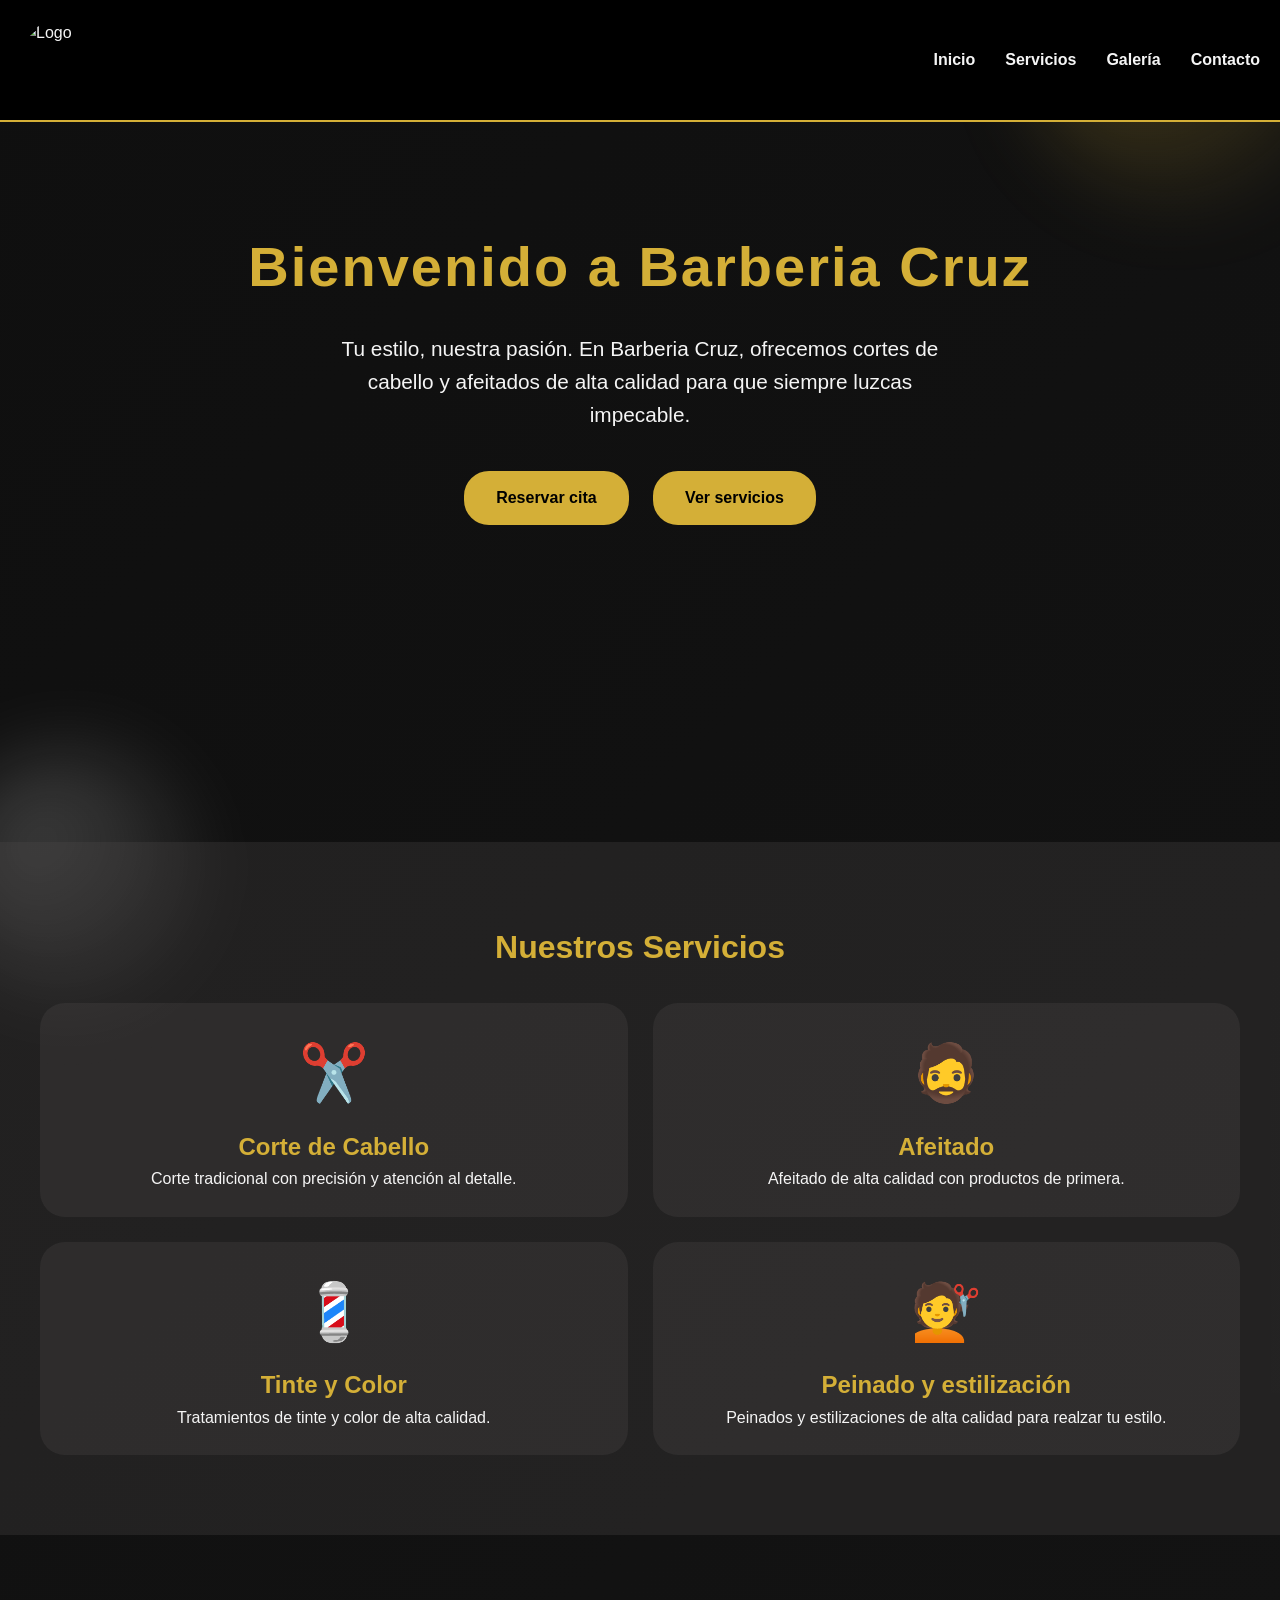
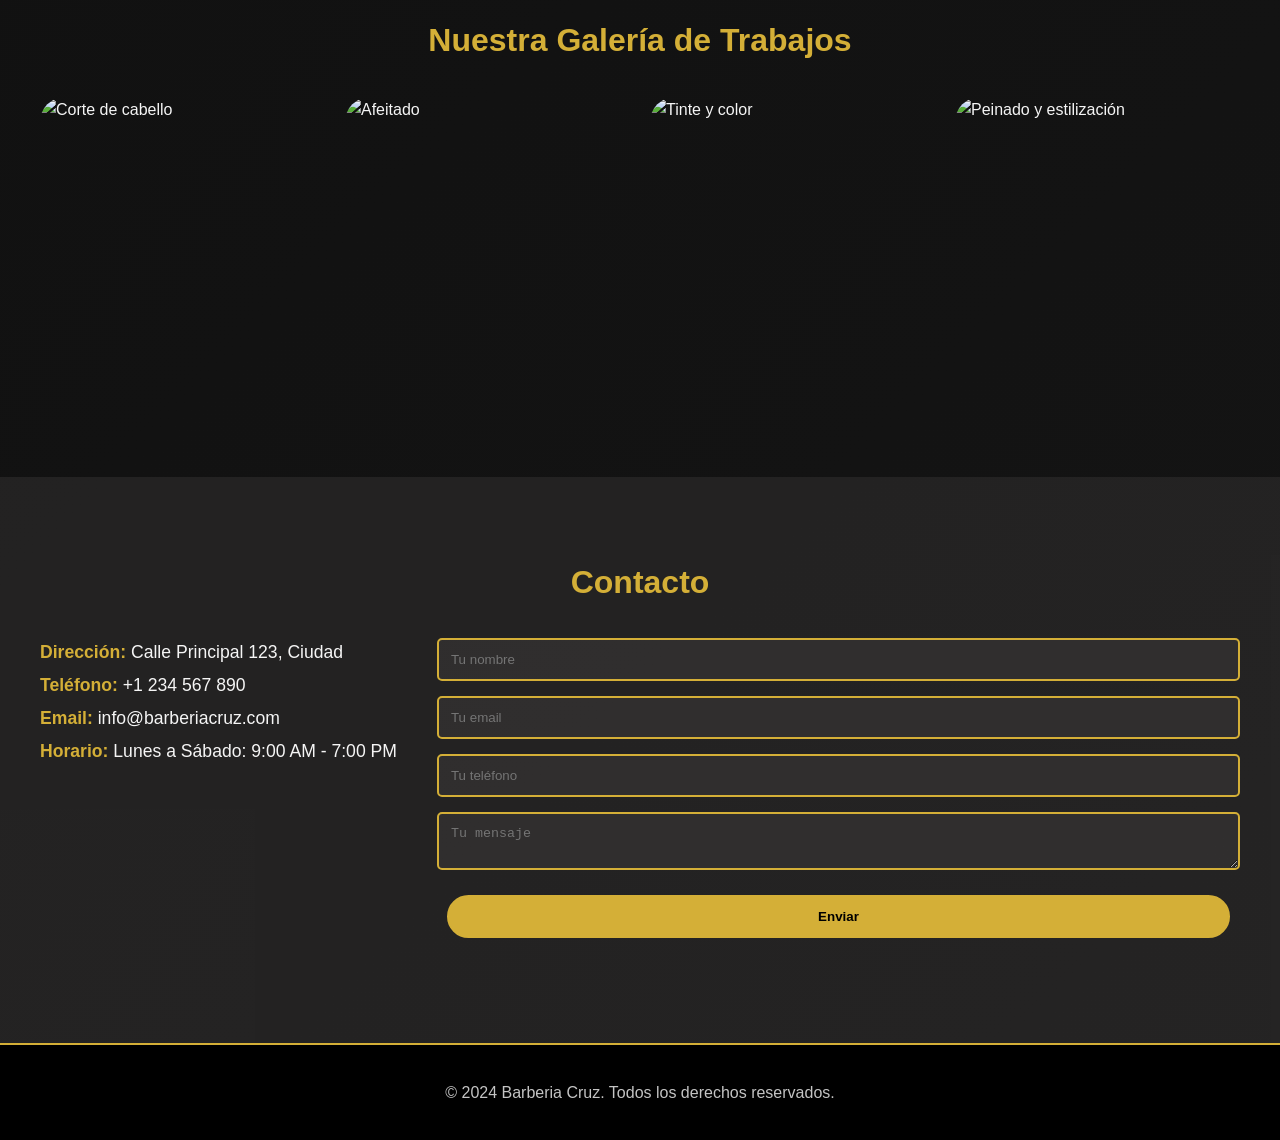
==== index.html @ 4558a8ed "Add files via upload" ====
<!DOCTYPE html>
<html lang="es">

<head>
    <meta charset="UTF-8">
    <meta name="viewport" content="width=device-width, initial-scale=1.0">
    <link rel="stylesheet" href="style.css">
    <title>Barberia Cruz</title>
</head>

<body>
    <header>
        <img src="https://png.pngtree.com/png-clipart/20220616/original/pngtree-barbershop-logo-png-image_8090194.png"
            alt="Logo" class="logo">
        
        <button class="hamburguesa" id="menu-hamburguesa">
            <span></span>
            <span></span>
            <span></span>
        </button>
        
        <nav id="nav-menu">
            <ul>
                <li><a href="#inicio">Inicio</a></li>
                <li><a href="#servicios">Servicios</a></li>
                <li><a href="#galeria">Galería</a></li>
                <li><a href="#contacto">Contacto</a></li>
            </ul>
        </nav>
    </header>
    <section id="inicio">
        <div class="hero">
            <h1>Bienvenido a Barberia Cruz</h1>
            <p>Tu estilo, nuestra pasión. En Barberia Cruz, ofrecemos cortes de cabello y afeitados de alta calidad para
                que siempre luzcas impecable.</p>
            <a href="#modal-reserva" class="btn">Reservar cita</a>
            <a href="#servicios" class="btn">Ver servicios</a>
        </div>
    </section>
    <section id="servicios">
        <h2>Nuestros Servicios</h2>
        <div class="servicios-box">
            <div class="servicio-card">
                <div class="servicio-icon">✂️</div>
                <h3>Corte de Cabello</h3>
                <p>Corte tradicional con precisión y atención al detalle.</p>
            </div>
            <div class="servicio-card">
                <div class="servicio-icon">🧔</div>
                <h3>Afeitado</h3>
                <p>Afeitado de alta calidad con productos de primera.</p>
            </div>
            <div class="servicio-card">
                <div class="servicio-icon">💈</div>
                <h3>Tinte y Color</h3>
                <p>Tratamientos de tinte y color de alta calidad.</p>
            </div>
            <div class="servicio-card">
                <div class="servicio-icon">💇</div>
                <h3>Peinado y estilización</h3>
                <p>Peinados y estilizaciones de alta calidad para realzar tu estilo.</p>
            </div>
        </div>
    </section>
    <section id="galeria">
        <h2>Nuestra Galería de Trabajos</h2>
        <div class="galeria-box">
            <div class="galeria-item">
                <img src="https://images.unsplash.com/photo-1672642150228-3fcd5826ec26?w=500&auto=format&fit=crop&q=60&ixlib=rb-4.1.0&ixid=M3wxMjA3fDB8MHxzZWFyY2h8MTB8fGZvdG9zJTIwZGUlMjBiYXJiZXJpYXxlbnwwfHwwfHx8MA%3D%3D"
                    alt="Corte de cabello">
            </div>
            <div class="galeria-item">
                <img src="https://plus.unsplash.com/premium_photo-1661270415179-f7bcff006edb?w=500&auto=format&fit=crop&q=60&ixlib=rb-4.1.0&ixid=M3wxMjA3fDB8MHxzZWFyY2h8NXx8Zm90b3MlMjBkZSUyMGJhcmJlcmlhJTIwYWZlaXRhZG98ZW58MHx8MHx8fDA%3D"
                    alt="Afeitado">
            </div>
            <div class="galeria-item">
                <img src="https://images.unsplash.com/photo-1571454870742-43c314f3a81a?w=500&auto=format&fit=crop&q=60&ixlib=rb-4.1.0&ixid=M3wxMjA3fDB8MHxzZWFyY2h8MTB8fGZvdG9zJTIwZGUlMjBiYXJiZXJpYSUyMHRlJUMzJUIxaWRvfGVufDB8fDB8fHww"
                    alt="Tinte y color">
            </div>
            <div class="galeria-item">
                <img src="https://plus.unsplash.com/premium_photo-1661288502656-7265af3e6b23?w=500&auto=format&fit=crop&q=60&ixlib=rb-4.1.0&ixid=M3wxMjA3fDB8MHxzZWFyY2h8MTN8fGZvdG9zJTIwZGUlMjBiYXJiZXJpYSUyMHBlaW5hZG98ZW58MHx8MHx8fDA%3D"
                    alt="Peinado y estilización">
            </div>
        </div>
    </section>
    <section id="contacto">
        <h2>Contacto</h2>
        <div class="contacto-content">
            <div class="contacto-info">
                <p><strong>Dirección:</strong> Calle Principal 123, Ciudad</p>
                <p><strong>Teléfono:</strong> +1 234 567 890</p>
                <p><strong>Email:</strong> info@barberiacruz.com</p>
                <p><strong>Horario:</strong> Lunes a Sábado: 9:00 AM - 7:00 PM</p>
            </div>
            <form id="formulario-contacto">
                <input type="text" id="nombre" name="nombre" placeholder="Tu nombre" required>
                <input type="email" id="email" name="email" placeholder="Tu email" required>
                <input type="tel" id="telefono" name="telefono" placeholder="Tu teléfono" required>
                <textarea id="mensaje" name="mensaje" placeholder="Tu mensaje" required></textarea>
                <button class="btn" type="submit">Enviar</button>
                <div class="form-message" id="mensaje-respuesta"></div>
            </form>
        </div>
    </section>
    <!-- MODAL RESERVAR CITA -->
    <div id="modal-reserva" class="modal">
        <div class="modal-content">
            <span class="close">&times;</span>
            <h2>Reservar Cita</h2>
            <form id="formulario-reserva">
                <label for="nombre-reserva">Nombre *</label>
                <input type="text" id="nombre-reserva" name="nombre-reserva" placeholder="Tu nombre" required>
                <label for="telefono-reserva">Teléfono *</label>
                <input type="tel" id="telefono-reserva" name="telefono-reserva" placeholder="Tu teléfono" required>
                <label for="fecha-reserva">Fecha *</label>
                <input type="date" id="fecha-reserva" name="fecha" required>
                <label for="hora-reserva">Hora *</label>
                <select id="hora-reserva" name="hora" required>
                    <option value="">Selecciona una hora</option>
                    <option value="09:00">09:00 AM</option>
                    <option value="09:30">09:30 AM</option>
                    <option value="10:00">10:00 AM</option>
                    <option value="10:30">10:30 AM</option>
                    <option value="11:00">11:00 AM</option>
                    <option value="11:30">11:30 AM</option>
                    <option value="12:00">12:00 PM</option>
                    <option value="12:30">12:30 PM</option>
                    <option value="14:00">2:00 PM</option>
                    <option value="14:30">2:30 PM</option>
                    <option value="15:00">3:00 PM</option>
                    <option value="15:30">3:30 PM</option>
                    <option value="16:00">4:00 PM</option>
                    <option value="16:30">4:30 PM</option>
                    <option value="17:00">5:00 PM</option>
                    <option value="17:30">5:30 PM</option>
                    <option value="18:00">6:00 PM</option>
                    <option value="18:30">6:30 PM</option>
                </select>
                <label for="barbero">Barbero *</label>
                <select id="barbero" name="barbero" required>
                    <option value="">Selecciona un barbero</option>
                    <option value="juan">Juan</option>
                    <option value="carlos">Carlos</option>
                    <option value="miguel">Miguel</option>
                </select>
                <button class="btn" type="submit">Confirmar Reserva</button>
                <div class="form-message" id="mensaje-respuesta"></div>
            </form>
        </div>
    </div>
    <footer>
        <p>&copy; 2024 Barberia Cruz. Todos los derechos reservados.</p>
    </footer>
    <script src="script.js"></script>
</body>

</html>
---- style.css ----
* {
    margin: 0;
    padding: 0;
    box-sizing: border-box;
}

:root {
    --primary: #d4af37;
    --dark: #000000;
    --light: #f5f5f5;
}

html {
    scroll-behavior: smooth;
}

header {
    background-color: var(--dark);
    padding: 20px;
    position: sticky;
    top: 0;
    border-bottom: 2px solid var(--primary);
    z-index: 1000;
    display: flex;
    justify-content: space-between;
    align-items: center;
    width: 100%;
}

nav ul {
    display: flex;
    list-style: none;
    gap: 30px;
    margin: 0;
}

nav a {
    color: var(--light);
    text-decoration: none;
    font-weight: 600;
    transition: all 0.3s;
}

nav a:hover {
    color: var(--primary);
    text-shadow: 0 0 10px var(--primary);
}

li {
    list-style: none;
}

.logo {
    width: 80px;
    height: 80px;
    border-radius: 50%;
    object-fit: cover;
}

/* MENÚ HAMBURGUESA */
.hamburguesa {
    display: none;
    flex-direction: column;
    background: none;
    border: none;
    cursor: pointer;
    gap: 5px;
}

.hamburguesa span {
    width: 25px;
    height: 3px;
    background-color: var(--primary);
    border-radius: 3px;
    transition: all 0.3s;
}

.hamburguesa.activo span:nth-child(1) {
    transform: rotate(45deg) translate(8px, 8px);
}

.hamburguesa.activo span:nth-child(2) {
    opacity: 0;
}

.hamburguesa.activo span:nth-child(3) {
    transform: rotate(-45deg) translate(7px, -7px);
}

body {
    font-family: 'Segoe UI', Tahoma, Geneva, Verdana, sans-serif;
    color: var(--light);
    line-height: 1.6;
}

.hero {
    padding: 100px 20px;
    text-align: center;
    min-height: 80vh;
}

.hero h1 {
    font-size: 3.5rem;
    margin-bottom: 20px;
    color: var(--primary);
    letter-spacing: 2px;
}

.hero p {
    font-size: 1.3rem;
    margin-bottom: 30px;
    color: var(--light);
    max-width: 600px;
    margin-left: auto;
    margin-right: auto;
}

section {
    position: relative;
    z-index: 1;
}

.btn {
    display: inline-block;
    padding: 12px 30px;
    background-color: var(--primary);
    color: var(--dark);
    text-decoration: none;
    border: 2px solid var(--primary);
    border-radius: 25px;
    margin: 10px;
    font-weight: 700;
    cursor: pointer;
    transition: all 0.3s ease;
}

.btn:hover {
    background-color: var(--dark);
    color: var(--primary);
    transform: translateY(-3px);
    box-shadow: 0 8px 20px rgba(212, 175, 55, 0.3);
}

#servicios {
    padding: 80px 0 80px 0;
    background-color: rgba(80, 78, 78, 0.275);
}

#servicios h2 {
    font-size: 2rem;
    color: var(--primary);
    text-align: center;
    margin-bottom: 30px;
}

.servicios-box {
    display: flex;
    flex-wrap: wrap;
    gap: 25px;
    max-width: 1200px;
    margin: 0 auto;
    justify-content: center;
}

.servicio-card {
    flex: 1 1 calc(50% - 13px);
    background-color: rgba(80, 78, 78, 0.274);
    padding: 25px;
    border-radius: 25px;
    transition: all 0.3s ease;
    min-width: 250px;
    text-align: center;
}

.servicio-card:hover {
    border-color: var(--primary);
    transform: translateY(-3px);
    border: 2px solid var(--primary);
    background-color: var(--dark);
}

.servicio-icon {
    font-size: 3.5rem;
    margin-bottom: 10px;
}

.servicio-card h3 {
    color: var(--primary);
    font-size: 1.5rem;
}

.servicio-card p {
    color: var(--light);
    font-size: 1rem;
}

#galeria {
    padding: 80px 0;
}

#galeria h2 {
    font-size: 2rem;
    color: var(--primary);
    text-align: center;
    margin-bottom: 30px;
}

.galeria-box {
    display: flex;
    flex-wrap: wrap;
    gap: 20px;
    justify-content: center;
    max-width: 1200px;
    margin: 0 auto;
}

.galeria-item {
    flex: 1 1 calc(25% - 15px);
    min-width: 250px;
    height: 300px;
    overflow: hidden;
    border-radius: 25px;
    transition: all 0.3s ease;
    cursor: pointer;
}

.galeria-item img {
    width: 100%;
    height: 100%;
    object-fit: cover;
    transition: all 0.3s ease;
}

.galeria-item img:hover {
    transform: scale(1.1);
}

.galeria-item:hover {
    box-shadow: 0 0 20px var(--primary);
    transform: scale(1.05);
}

#contacto {
    padding: 80px 0;
    background-color: rgba(80, 78, 78, 0.275);
}

#contacto h2 {
    font-size: 2rem;
    color: var(--primary);
    text-align: center;
    margin-bottom: 30px;
}

.contacto-content {
    display: flex;
    gap: 40px;
    max-width: 1200px;
    margin: 0 auto;
}

.contacto-info p {
    color: var(--light);
    font-size: 1.1rem;
    margin-bottom: 5px;
}

.contacto-info strong {
    color: var(--primary);
}

#formulario-contacto {
    display: flex;
    flex-direction: column;
    gap: 15px;
    flex: 1;
}

#formulario-contacto input,
#formulario-contacto textarea {
    padding: 12px;
    border: 2px solid var(--primary);
    border-radius: 5px;
    background-color: rgba(80, 78, 78, 0.275);
    color: var(--light);
}

#formulario-contacto input:focus,
#formulario-contacto textarea:focus {
    background-color: rgba(212, 175, 55, 0.3);
}

footer {
    background-color: var(--dark);
    padding: 30px 20px;
    text-align: center;
    border-top: 2px solid var(--primary);
}

footer p {
    color: var(--light);
    margin: 5px;
    opacity: 0.8;
}

.modal {
    display: none;
    position: fixed;
    top: 0;
    left: 0;
    width: 100%;
    height: 100%;
    background-color: rgba(0, 0, 0, 0.7);
    z-index: 2000;
}

.modal-content {
    background-color: var(--dark);
    margin: 5% auto;
    padding: 30px;
    border: 2px solid var(--primary);
    border-radius: 5px;
    width: 90%;
    max-width: 500px;
    max-height: 90vh;
    overflow-y: auto;
    box-shadow: 0 10px 30px rgba(212, 175, 55, 0.3);
}

.close {
    color: var(--primary);
    float: right;
    font-size: 28px;
    font-weight: bold;
    cursor: pointer;
    transition: all 0.3s ease;
}

.close:hover {
    color: var(--light);
    text-shadow: 0 0 10px var(--primary);
}

#formulario-reserva {
    display: flex;
    flex-direction: column;
    gap: 15px;
}

#formulario-reserva input,
#formulario-reserva select {
    padding: 10px;
    border: 2px solid var(--primary);
    border-radius: 5px;
    background-color: rgba(80, 78, 78, 0.275);
    color: var(--light);
}

#formulario-reserva input:focus,
#formulario-reserva select:focus {
    background-color: var(--primary);
    outline: none;
}

#formulario-reserva label {
    font-weight: bold;
    color: var(--primary);
}

body {
    background: linear-gradient(-45deg, #000000, #1a1a1a, #0f0f0f);
    background-size: 400% 400%;
    animation: gradient 15s ease infinite;
    min-height: 100vh;
    position: relative;
    overflow-x: hidden;
}

@keyframes gradient {
    0% {
        background-position: 0% 50%;
    }

    50% {
        background-position: 100% 50%;
    }

    100% {
        background-position: 0% 50%;
    }
}

body::before {
    content: '';
    position: fixed;
    width: 300px;
    height: 300px;
    background: radial-gradient(circle at 30% 30%, rgba(212, 175, 55, 0.3), transparent);
    border-radius: 50%;
    top: -100px;
    right: -50px;
    animation: float 8s ease-in-out infinite;
    z-index: -1;
    filter: blur(40px);
}

body::after {
    content: '';
    position: fixed;
    width: 250px;
    height: 250px;
    background: radial-gradient(circle at 30% 30%, rgba(255, 255, 255, 0.2), transparent);
    border-radius: 50%;
    bottom: -100px;
    left: -50px;
    animation: float 10s ease-in-out infinite reverse;
    z-index: -1;
    filter: blur(40px);
}

@keyframes float {
    0%,
    100% {
        transform: translateY(0px) translateX(0px);
    }

    33% {
        transform: translateY(-50px) translateX(30px);
    }

    66% {
        transform: translateY(30px) translateX(-30px);
    }
}

/* RESPONSIVE */
@media (max-width: 768px) {
    header {
        flex-wrap: wrap;
        gap: 15px;
    }

    .hamburguesa {
        display: flex;
        order: 2;
    }

    #nav-menu {
        order: 3;
        width: 100%;
        max-height: 0;
        overflow: hidden;
        transition: max-height 0.3s ease;
    }

    #nav-menu.activo {
        max-height: 300px;
        background-color: rgba(0, 0, 0, 0.95);
        padding: 20px;
        border-radius: 5px;
    }

    nav ul {
        flex-direction: column;
        gap: 15px;
    }

    nav a {
        display: block;
        padding: 10px 0;
    }

    .logo {
        order: 1;
        width: 60px;
        height: 60px;
    }

    .hero h1 {
        font-size: 2rem;
    }

    .hero p {
        font-size: 1rem;
    }

    .servicios-box {
        flex-direction: column;
    }

    .servicio-card {
        flex: 1 1 100%;
    }

    .galeria-box {
        flex-direction: column;
    }

    .galeria-item {
        flex: 1 1 100%;
        min-width: 100%;
    }

    .contacto-content {
        flex-direction: column;
    }
}
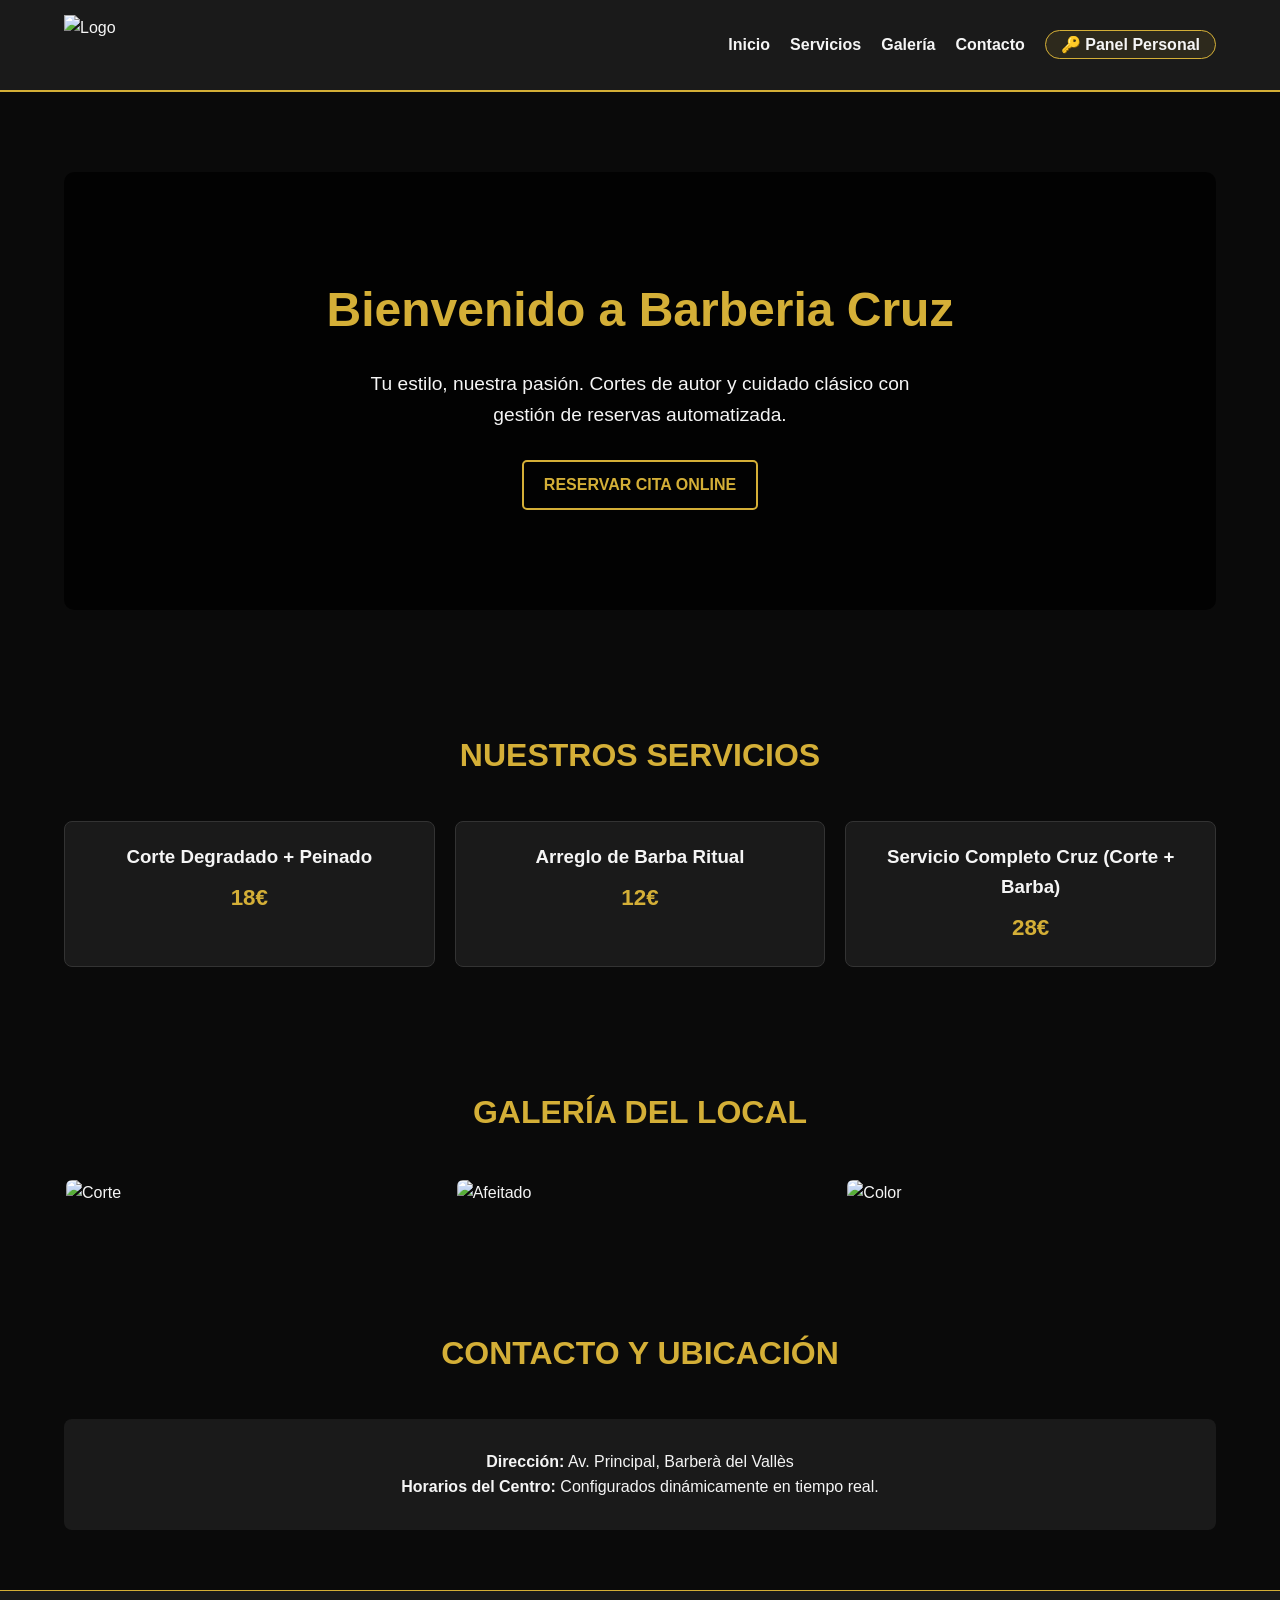
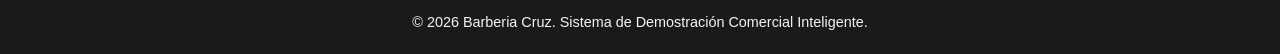
==== commit eeaa020b: "Add files via upload" ====
--- a/index.html
+++ b/index.html
@@ -5,7 +5,7 @@
     <meta charset="UTF-8">
     <meta name="viewport" content="width=device-width, initial-scale=1.0">
     <link rel="stylesheet" href="style.css">
-    <title>Barberia Cruz</title>
+    <title>Barberia Cruz - Gestión Premium</title>
 </head>
 
 <body>
@@ -25,133 +25,236 @@
                 <li><a href="#servicios">Servicios</a></li>
                 <li><a href="#galeria">Galería</a></li>
                 <li><a href="#contacto">Contacto</a></li>
+                <li><a href="#" id="btn-abrir-login" class="nav-admin-link">🔑 Panel Personal</a></li>
             </ul>
         </nav>
     </header>
-    <section id="inicio">
-        <div class="hero">
-            <h1>Bienvenido a Barberia Cruz</h1>
-            <p>Tu estilo, nuestra pasión. En Barberia Cruz, ofrecemos cortes de cabello y afeitados de alta calidad para
-                que siempre luzcas impecable.</p>
-            <a href="#modal-reserva" class="btn">Reservar cita</a>
-            <a href="#servicios" class="btn">Ver servicios</a>
+
+    <!-- VISTA PÚBLICA DE LA WEB -->
+    <div id="vista-web">
+        <section id="inicio">
+            <div class="hero">
+                <h1>Bienvenido a Barberia Cruz</h1>
+                <p>Tu estilo, nuestra pasión. Cortes de autor y cuidado clásico con gestión de reservas automatizada.</p>
+                <a href="#modal-reserva" class="btn" id="btn-abrir-reserva">Reservar cita online</a>
+            </div>
+        </section>
+        
+        <section id="servicios">
+            <h2>Nuestros Servicios</h2>
+            <div class="servicios-box" id="contenedor-servicios-web"></div>
+        </section>
+        
+        <section id="galeria">
+            <h2>Galería del Local</h2>
+            <div class="galeria-box">
+                <div class="galeria-item"><img src="https://images.unsplash.com/photo-1672642150228-3fcd5826ec26?w=500" alt="Corte"></div>
+                <div class="galeria-item"><img src="https://plus.unsplash.com/premium_photo-1661270415179-f7bcff006edb?w=500" alt="Afeitado"></div>
+                <div class="galeria-item"><img src="https://images.unsplash.com/photo-1571454870742-43c314f3a81a?w=500" alt="Color"></div>
+            </div>
+        </section>
+        
+        <section id="contacto">
+            <h2>Contacto y Ubicación</h2>
+            <div class="contacto-content">
+                <div class="contacto-info">
+                    <p><strong>Dirección:</strong> Av. Principal, Barberà del Vallès</p>
+                    <p><strong>Horarios del Centro:</strong> Configurados dinámicamente en tiempo real.</p>
+                </div>
+            </div>
+        </section>
+    </div>
+
+    <!-- PANTALLA LOGIN INTERNA -->
+    <div id="modal-login" class="modal">
+        <div class="modal-content login-box">
+            <span class="close-login">&times;</span>
+            <h2>Acceso Profesional</h2>
+            <form id="formulario-login">
+                <input type="text" id="login-usuario" placeholder="Usuario" required>
+                <input type="password" id="login-password" placeholder="Contraseña" required>
+                <button type="submit" class="btn">Entrar al Sistema</button>
+                <div id="login-error" class="error-msg"></div>
+            </form>
+            <p class="demo-hint">💡 Demo: Jefe (jefe / 123) | Barbero (juan / 123)</p>
+        </div>
+    </div>
+
+    <!-- PANEL DE ADMINISTRACIÓN AVANZADO -->
+    <section id="panel-admin" style="display: none;">
+        <div class="admin-header">
+            <div>
+                <h2>Panel Interno</h2>
+                <p id="saludo-usuario" style="color: var(--primary); font-weight: bold;"></p>
+            </div>
+            <button id="btn-cerrar-admin" class="btn-eliminar">Cerrar Sesión</button>
+        </div>
+        
+        <div class="admin-tabs">
+            <button class="tab-btn activo" data-target="tab-dashboard" id="tab-link-dashboard">📊 Cuadro de Mando</button>
+            <button class="tab-btn" data-target="tab-reservas">📅 Agenda de Citas</button>
+            <button class="tab-btn solo-jefe" data-target="tab-crm">💎 Radar VIP (CRM)</button>
+            <button class="tab-btn solo-jefe" data-target="tab-servicios">✂️ Servicios</button>
+            <button class="tab-btn solo-jefe" data-target="tab-empleados">👥 Plantilla</button>
+            <button class="tab-btn solo-jefe" data-target="tab-horarios">⚙️ Horarios</button>
+            <button class="tab-btn solo-jefe" data-target="tab-historial">📜 Log</button>
+        </div>
+
+        <!-- 1. TAB DASHBOARD -->
+        <div id="tab-dashboard" class="tab-content activo">
+            <div class="metrics-grid">
+                <div class="metric-card">
+                    <h3>Caja Estimada (Pendiente + Completado)</h3>
+                    <p id="stat-ingresos">0€</p>
+                </div>
+                <div class="metric-card">
+                    <h3>Total Reservas</h3>
+                    <p id="stat-citas">0</p>
+                </div>
+                <div class="metric-card">
+                    <h3>Ticket Medio</h3>
+                    <p id="stat-ticket">0€</p>
+                </div>
+                <div class="metric-card">
+                    <h3>Servicio Líder</h3>
+                    <p id="stat-estrella">-</p>
+                </div>
+            </div>
+            <div class="charts-container">
+                <div class="chart-box">
+                    <h3>Rendimiento por Barbero (Caja generada)</h3>
+                    <div id="grafico-barberos" class="custom-chart"></div>
+                </div>
+            </div>
+        </div>
+
+        <!-- 2. TAB RESERVAS (AGENDA CON MENÚ 3 PUNTOS) -->
+        <div id="tab-reservas" class="tab-content">
+            <h3>Agenda Completa de Turnos</h3>
+            <div class="table-responsive">
+                <table class="admin-table">
+                    <thead>
+                        <tr><th>Fecha</th><th>Hora</th><th>Cliente</th><th>Teléfono</th><th>Barbero</th><th>Servicio</th><th>Estado</th><th>Acciones</th></tr>
+                    </thead>
+                    <tbody id="tabla-reservas"></tbody>
+                </table>
+            </div>
+            
+            <div id="info-horario-agenda" class="info-horario-box"></div>
+        </div>
+
+        <!-- 3. TAB CRM Y FIDELIZACIÓN -->
+        <div id="tab-crm" class="tab-content">
+            <h3>Fidelización y Control de Inasistencias</h3>
+            <p class="hint">Identifica a tus mejores clientes y bloquea a los que reservan y no aparecen (Lista Negra automática tras 2 faltas).</p>
+            <div class="table-responsive">
+                <table class="admin-table">
+                    <thead><tr><th>Nombre</th><th>Teléfono</th><th>Nº Visitas</th><th>Total Gastado</th><th>Faltas 👻</th><th>Nivel</th></tr></thead>
+                    <tbody id="tabla-crm"></tbody>
+                </table>
+            </div>
+        </div>
+
+        <!-- 4. TAB SERVICIOS -->
+        <div id="tab-servicios" class="tab-content">
+            <h3>Añadir o Modificar Servicios</h3>
+            <form id="form-nuevo-servicio" class="admin-form">
+                <input type="text" id="nuevo-servicio-nombre" placeholder="Nombre (Ej: Degradado)" required>
+                <input type="number" id="nuevo-servicio-precio" placeholder="Precio (€)" required>
+                <button type="submit" class="btn">Guardar</button>
+            </form>
+            <div class="table-responsive">
+                <table class="admin-table"><tbody id="tabla-servicios"></tbody></table>
+            </div>
+        </div>
+
+        <!-- 5. TAB EMPLEADOS -->
+        <div id="tab-empleados" class="tab-content">
+            <h3>Plantilla y Accesos App</h3>
+            <form id="form-nuevo-empleado" class="admin-form">
+                <input type="text" id="emp-nombre" placeholder="Nombre Comercial (Ej: Carlos)" required>
+                <input type="text" id="emp-usuario" placeholder="Usuario Login" required>
+                <input type="password" id="emp-pass" placeholder="Contraseña" required>
+                <select id="emp-rol">
+                    <option value="barbero">Rol: Barbero Estándar</option>
+                    <option value="jefe">Rol: Jefe / Propietario</option>
+                </select>
+                <button type="submit" class="btn">Dar de Alta</button>
+            </form>
+            <div class="table-responsive">
+                <table class="admin-table">
+                    <thead><tr><th>Nombre</th><th>Usuario</th><th>Rol</th><th>Acciones</th></tr></thead>
+                    <tbody id="tabla-empleados"></tbody>
+                </table>
+            </div>
+        </div>
+
+        <!-- 6. TAB HORARIOS DE APERTURA -->
+        <div id="tab-horarios" class="tab-content">
+            <h3>Configuración de Horas y Días Laborables</h3>
+            <div class="horarios-manager-grid">
+                <div class="horarios-box-conf">
+                    <h4>🗓️ Días Abiertos</h4>
+                    <div id="wrapper-dias-check">
+                        <label><input type="checkbox" class="check-dia" value="1"> Lunes</label>
+                        <label><input type="checkbox" class="check-dia" value="2"> Martes</label>
+                        <label><input type="checkbox" class="check-dia" value="3"> Miércoles</label>
+                        <label><input type="checkbox" class="check-dia" value="4"> Jueves</label>
+                        <label><input type="checkbox" class="check-dia" value="5"> Viernes</label>
+                        <label><input type="checkbox" class="check-dia" value="6"> Sábado</label>
+                        <label><input type="checkbox" class="check-dia" value="0"> Domingo</label>
+                    </div>
+                </div>
+                <div class="horarios-box-conf">
+                    <h4>⏰ Franjas Horarias Disponibles</h4>
+                    <div id="wrapper-horas-check" class="grid-horas-checks"></div>
+                </div>
+            </div>
+            <button id="btn-guardar-horario" class="btn" style="margin-top:20px;">Guardar Configuración</button>
+        </div>
+
+        <!-- 7. TAB HISTORIAL LOG -->
+        <div id="tab-historial" class="tab-content">
+            <h3>Auditoría de Operaciones en la Web</h3>
+            <div class="log-container" id="log-actividad"></div>
         </div>
     </section>
-    <section id="servicios">
-        <h2>Nuestros Servicios</h2>
-        <div class="servicios-box">
-            <div class="servicio-card">
-                <div class="servicio-icon">✂️</div>
-                <h3>Corte de Cabello</h3>
-                <p>Corte tradicional con precisión y atención al detalle.</p>
-            </div>
-            <div class="servicio-card">
-                <div class="servicio-icon">🧔</div>
-                <h3>Afeitado</h3>
-                <p>Afeitado de alta calidad con productos de primera.</p>
-            </div>
-            <div class="servicio-card">
-                <div class="servicio-icon">💈</div>
-                <h3>Tinte y Color</h3>
-                <p>Tratamientos de tinte y color de alta calidad.</p>
-            </div>
-            <div class="servicio-card">
-                <div class="servicio-icon">💇</div>
-                <h3>Peinado y estilización</h3>
-                <p>Peinados y estilizaciones de alta calidad para realzar tu estilo.</p>
-            </div>
-        </div>
-    </section>
-    <section id="galeria">
-        <h2>Nuestra Galería de Trabajos</h2>
-        <div class="galeria-box">
-            <div class="galeria-item">
-                <img src="https://images.unsplash.com/photo-1672642150228-3fcd5826ec26?w=500&auto=format&fit=crop&q=60&ixlib=rb-4.1.0&ixid=M3wxMjA3fDB8MHxzZWFyY2h8MTB8fGZvdG9zJTIwZGUlMjBiYXJiZXJpYXxlbnwwfHwwfHx8MA%3D%3D"
-                    alt="Corte de cabello">
-            </div>
-            <div class="galeria-item">
-                <img src="https://plus.unsplash.com/premium_photo-1661270415179-f7bcff006edb?w=500&auto=format&fit=crop&q=60&ixlib=rb-4.1.0&ixid=M3wxMjA3fDB8MHxzZWFyY2h8NXx8Zm90b3MlMjBkZSUyMGJhcmJlcmlhJTIwYWZlaXRhZG98ZW58MHx8MHx8fDA%3D"
-                    alt="Afeitado">
-            </div>
-            <div class="galeria-item">
-                <img src="https://images.unsplash.com/photo-1571454870742-43c314f3a81a?w=500&auto=format&fit=crop&q=60&ixlib=rb-4.1.0&ixid=M3wxMjA3fDB8MHxzZWFyY2h8MTB8fGZvdG9zJTIwZGUlMjBiYXJiZXJpYSUyMHRlJUMzJUIxaWRvfGVufDB8fDB8fHww"
-                    alt="Tinte y color">
-            </div>
-            <div class="galeria-item">
-                <img src="https://plus.unsplash.com/premium_photo-1661288502656-7265af3e6b23?w=500&auto=format&fit=crop&q=60&ixlib=rb-4.1.0&ixid=M3wxMjA3fDB8MHxzZWFyY2h8MTN8fGZvdG9zJTIwZGUlMjBiYXJiZXJpYSUyMHBlaW5hZG98ZW58MHx8MHx8fDA%3D"
-                    alt="Peinado y estilización">
-            </div>
-        </div>
-    </section>
-    <section id="contacto">
-        <h2>Contacto</h2>
-        <div class="contacto-content">
-            <div class="contacto-info">
-                <p><strong>Dirección:</strong> Calle Principal 123, Ciudad</p>
-                <p><strong>Teléfono:</strong> +1 234 567 890</p>
-                <p><strong>Email:</strong> info@barberiacruz.com</p>
-                <p><strong>Horario:</strong> Lunes a Sábado: 9:00 AM - 7:00 PM</p>
-            </div>
-            <form id="formulario-contacto">
-                <input type="text" id="nombre" name="nombre" placeholder="Tu nombre" required>
-                <input type="email" id="email" name="email" placeholder="Tu email" required>
-                <input type="tel" id="telefono" name="telefono" placeholder="Tu teléfono" required>
-                <textarea id="mensaje" name="mensaje" placeholder="Tu mensaje" required></textarea>
-                <button class="btn" type="submit">Enviar</button>
-                <div class="form-message" id="mensaje-respuesta"></div>
-            </form>
-        </div>
-    </section>
-    <!-- MODAL RESERVAR CITA -->
+
+    <!-- MODAL RESERVAR CITA CLIENTE -->
     <div id="modal-reserva" class="modal">
         <div class="modal-content">
-            <span class="close">&times;</span>
-            <h2>Reservar Cita</h2>
+            <span class="close-reserva">&times;</span>
+            <h2>Reserva tu cita al instante</h2>
             <form id="formulario-reserva">
-                <label for="nombre-reserva">Nombre *</label>
-                <input type="text" id="nombre-reserva" name="nombre-reserva" placeholder="Tu nombre" required>
-                <label for="telefono-reserva">Teléfono *</label>
-                <input type="tel" id="telefono-reserva" name="telefono-reserva" placeholder="Tu teléfono" required>
-                <label for="fecha-reserva">Fecha *</label>
-                <input type="date" id="fecha-reserva" name="fecha" required>
-                <label for="hora-reserva">Hora *</label>
-                <select id="hora-reserva" name="hora" required>
-                    <option value="">Selecciona una hora</option>
-                    <option value="09:00">09:00 AM</option>
-                    <option value="09:30">09:30 AM</option>
-                    <option value="10:00">10:00 AM</option>
-                    <option value="10:30">10:30 AM</option>
-                    <option value="11:00">11:00 AM</option>
-                    <option value="11:30">11:30 AM</option>
-                    <option value="12:00">12:00 PM</option>
-                    <option value="12:30">12:30 PM</option>
-                    <option value="14:00">2:00 PM</option>
-                    <option value="14:30">2:30 PM</option>
-                    <option value="15:00">3:00 PM</option>
-                    <option value="15:30">3:30 PM</option>
-                    <option value="16:00">4:00 PM</option>
-                    <option value="16:30">4:30 PM</option>
-                    <option value="17:00">5:00 PM</option>
-                    <option value="17:30">5:30 PM</option>
-                    <option value="18:00">6:00 PM</option>
-                    <option value="18:30">6:30 PM</option>
-                </select>
-                <label for="barbero">Barbero *</label>
-                <select id="barbero" name="barbero" required>
-                    <option value="">Selecciona un barbero</option>
-                    <option value="juan">Juan</option>
-                    <option value="carlos">Carlos</option>
-                    <option value="miguel">Miguel</option>
-                </select>
-                <button class="btn" type="submit">Confirmar Reserva</button>
-                <div class="form-message" id="mensaje-respuesta"></div>
+                <label>Nombre Completo</label>
+                <input type="text" id="nombre-reserva" required>
+                
+                <label>Teléfono de Contacto (Ej: 600123456)</label>
+                <input type="tel" id="telefono-reserva" required>
+                
+                <label>Selecciona el Día</label>
+                <input type="date" id="fecha-reserva" required>
+                <div id="error-dia-cerrado" class="error-msg"></div>
+                
+                <label>Hora Disponible</label>
+                <select id="hora-reserva" required><option value="">Elige un día primero</option></select>
+                
+                <label>Servicio deseado</label>
+                <select id="servicio-reserva" required></select>
+
+                <label>Tu Barbero de Confianza</label>
+                <select id="barbero-reserva" required></select>
+                
+                <button class="btn" type="submit" id="btn-confirmar-reserva-final">Confirmar Turno</button>
+                <div id="mensaje-respuesta-reserva"></div>
             </form>
         </div>
     </div>
+
     <footer>
-        <p>&copy; 2024 Barberia Cruz. Todos los derechos reservados.</p>
+        <p>&copy; 2026 Barberia Cruz. Sistema de Demostración Comercial Inteligente.</p>
     </footer>
+
     <script src="script.js"></script>
 </body>
-
 </html>
--- a/style.css
+++ b/style.css
@@ -1,69 +1,71 @@
+/* =========================================
+   VARIABLES Y ESTILOS BASE
+   ========================================= */
+:root {
+    --primary: #d4af37;
+    /* Dorado Lujo */
+    --dark: #0a0a0a;
+    --dark-grey: #1a1a1a;
+    --light: #f5f5f5;
+    --font-main: 'Segoe UI', Tahoma, Geneva, Verdana, sans-serif;
+}
+
 * {
     margin: 0;
     padding: 0;
     box-sizing: border-box;
 }
 
-:root {
-    --primary: #d4af37;
-    --dark: #000000;
-    --light: #f5f5f5;
-}
-
-html {
-    scroll-behavior: smooth;
-}
-
+body {
+    font-family: var(--font-main);
+    background-color: var(--dark);
+    color: var(--light);
+    line-height: 1.6;
+}
+
+/* =========================================
+   HEADER Y NAVEGACIÓN
+   ========================================= */
 header {
-    background-color: var(--dark);
-    padding: 20px;
-    position: sticky;
-    top: 0;
-    border-bottom: 2px solid var(--primary);
-    z-index: 1000;
+    background-color: var(--dark-grey);
+    padding: 15px 5%;
     display: flex;
     justify-content: space-between;
     align-items: center;
-    width: 100%;
+    border-bottom: 2px solid var(--primary);
+    position: sticky;
+    top: 0;
+    z-index: 100;
+}
+
+.logo {
+    height: 60px;
 }
 
 nav ul {
+    list-style: none;
     display: flex;
-    list-style: none;
-    gap: 30px;
-    margin: 0;
+    gap: 20px;
+    align-items: center;
 }
 
 nav a {
     color: var(--light);
     text-decoration: none;
-    font-weight: 600;
-    transition: all 0.3s;
+    font-weight: bold;
+    transition: color 0.3s;
 }
 
 nav a:hover {
     color: var(--primary);
-    text-shadow: 0 0 10px var(--primary);
-}
-
-li {
-    list-style: none;
-}
-
-.logo {
-    width: 80px;
-    height: 80px;
-    border-radius: 50%;
-    object-fit: cover;
-}
-
-/* MENÚ HAMBURGUESA */
+}
+
 .hamburguesa {
     display: none;
-    flex-direction: column;
     background: none;
     border: none;
     cursor: pointer;
+    flex-direction: column;
     gap: 5px;
 }
 
@@ -71,437 +73,652 @@
     width: 25px;
     height: 3px;
     background-color: var(--primary);
-    border-radius: 3px;
+    transition: 0.3s;
+}
+
+/* =========================================
+   BOTONES E INPUTS
+   ========================================= */
+.btn {
+    background-color: transparent;
+    color: var(--primary);
+    border: 2px solid var(--primary);
+    padding: 10px 20px;
+    cursor: pointer;
+    font-weight: bold;
+    border-radius: 5px;
     transition: all 0.3s;
-}
-
-.hamburguesa.activo span:nth-child(1) {
-    transform: rotate(45deg) translate(8px, 8px);
-}
-
-.hamburguesa.activo span:nth-child(2) {
-    opacity: 0;
-}
-
-.hamburguesa.activo span:nth-child(3) {
-    transform: rotate(-45deg) translate(7px, -7px);
-}
-
-body {
-    font-family: 'Segoe UI', Tahoma, Geneva, Verdana, sans-serif;
+    text-transform: uppercase;
+    display: inline-block;
+    text-decoration: none;
+}
+
+.btn:hover {
+    background-color: var(--primary);
+    color: var(--dark);
+    box-shadow: 0 0 15px rgba(212, 175, 55, 0.5);
+}
+
+.btn:disabled {
+    border-color: #555;
+    color: #555;
+    cursor: not-allowed;
+    background: transparent;
+    box-shadow: none;
+}
+
+.btn-eliminar {
+    background-color: transparent;
+    color: #ff4757;
+    border: 1px solid #ff4757;
+    padding: 5px 10px;
+    cursor: pointer;
+    border-radius: 4px;
+    transition: 0.3s;
+}
+
+.btn-eliminar:hover {
+    background-color: #ff4757;
+    color: white;
+}
+
+input,
+select {
+    width: 100%;
+    padding: 10px;
+    margin-bottom: 15px;
+    background-color: var(--dark-grey);
+    border: 1px solid #333;
     color: var(--light);
-    line-height: 1.6;
+    border-radius: 4px;
+}
+
+input:focus,
+select:focus {
+    outline: none;
+    border-color: var(--primary);
+}
+
+label {
+    display: block;
+    margin-bottom: 5px;
+    color: var(--primary);
+    font-size: 0.9rem;
+}
+
+/* =========================================
+   SECCIONES WEB (VISTA PÚBLICA)
+   ========================================= */
+section {
+    padding: 60px 5%;
+}
+
+h2 {
+    color: var(--primary);
+    text-align: center;
+    margin-bottom: 40px;
+    font-size: 2rem;
+    text-transform: uppercase;
 }
 
 .hero {
+    text-align: center;
     padding: 100px 20px;
-    text-align: center;
-    min-height: 80vh;
+    background: linear-gradient(rgba(0, 0, 0, 0.8), rgba(0, 0, 0, 0.8)), url('https://images.unsplash.com/photo-1503951914875-452162b0f3f1?w=1000') center/cover;
+    border-radius: 10px;
+    margin-top: 20px;
 }
 
 .hero h1 {
-    font-size: 3.5rem;
+    font-size: 3rem;
+    color: var(--primary);
     margin-bottom: 20px;
-    color: var(--primary);
-    letter-spacing: 2px;
 }
 
 .hero p {
-    font-size: 1.3rem;
+    font-size: 1.2rem;
     margin-bottom: 30px;
-    color: var(--light);
     max-width: 600px;
     margin-left: auto;
     margin-right: auto;
 }
 
-section {
+.servicios-box {
+    display: grid;
+    grid-template-columns: repeat(auto-fit, minmax(250px, 1fr));
+    gap: 20px;
+}
+
+.servicio-card {
+    background-color: var(--dark-grey);
+    padding: 20px;
+    border-radius: 8px;
+    text-align: center;
+    border: 1px solid #333;
+    transition: transform 0.3s, border-color 0.3s;
+}
+
+.servicio-card:hover {
+    transform: translateY(-5px);
+    border-color: var(--primary);
+}
+
+.galeria-box {
+    display: grid;
+    grid-template-columns: repeat(auto-fit, minmax(300px, 1fr));
+    gap: 20px;
+}
+
+.galeria-item img {
+    width: 100%;
+    height: 250px;
+    object-fit: cover;
+    border-radius: 8px;
+    border: 2px solid transparent;
+    transition: border 0.3s;
+}
+
+.galeria-item img:hover {
+    border: 2px solid var(--primary);
+}
+
+.contacto-content {
+    background-color: var(--dark-grey);
+    padding: 30px;
+    border-radius: 8px;
+    text-align: center;
+}
+
+footer {
+    background-color: var(--dark-grey);
+    text-align: center;
+    padding: 20px;
+    border-top: 1px solid var(--primary);
+    font-size: 0.9rem;
+}
+
+/* =========================================
+   MODALES
+   ========================================= */
+.modal {
+    display: none;
+    position: fixed;
+    z-index: 1000;
+    left: 0;
+    top: 0;
+    width: 100%;
+    height: 100%;
+    background-color: rgba(0, 0, 0, 0.8);
+    backdrop-filter: blur(5px);
+}
+
+.modal-content {
+    background-color: #111;
+    margin: 5% auto;
+    padding: 30px;
+    border: 1px solid var(--primary);
+    width: 90%;
+    max-width: 500px;
+    border-radius: 8px;
     position: relative;
-    z-index: 1;
-}
-
-.btn {
-    display: inline-block;
-    padding: 12px 30px;
+    box-shadow: 0 0 30px rgba(212, 175, 55, 0.2);
+}
+
+.close-reserva,
+.close-login {
+    color: var(--primary);
+    float: right;
+    font-size: 28px;
+    font-weight: bold;
+    cursor: pointer;
+}
+
+.close-reserva:hover,
+.close-login:hover {
+    color: var(--light);
+}
+
+/* =========================================
+   SISTEMA DE ADMINISTRACIÓN Y SAAS
+   ========================================= */
+.nav-admin-link {
+    border: 1px solid var(--primary);
+    padding: 5px 15px !important;
+    border-radius: 20px;
+    background: rgba(212, 175, 55, 0.1);
+}
+
+.login-box {
+    max-width: 400px !important;
+    margin: 10% auto !important;
+}
+
+.demo-hint {
+    font-size: 0.8rem;
+    color: #888;
+    text-align: center;
+    margin-top: 15px;
+}
+
+.error-msg {
+    color: #ff4757;
+    font-size: 0.9rem;
+    font-weight: bold;
+    margin-bottom: 10px;
+}
+
+.hint {
+    color: #888;
+    font-size: 0.9rem;
+    margin-bottom: 15px;
+}
+
+#panel-admin {
+    padding: 40px 5%;
+}
+
+.admin-header {
+    display: flex;
+    justify-content: space-between;
+    align-items: center;
+    margin-bottom: 30px;
+    padding-bottom: 20px;
+    border-bottom: 1px solid #333;
+}
+
+.admin-tabs {
+    display: flex;
+    gap: 10px;
+    margin-bottom: 20px;
+    flex-wrap: wrap;
+}
+
+.tab-btn {
+    background: transparent;
+    border: 1px solid var(--primary);
+    color: var(--light);
+    padding: 10px 15px;
+    cursor: pointer;
+    border-radius: 4px;
+    transition: 0.3s;
+}
+
+.tab-btn:hover,
+.tab-btn.activo {
+    background: var(--primary);
+    color: var(--dark);
+    font-weight: bold;
+}
+
+.tab-content {
+    display: none;
+    background: var(--dark-grey);
+    padding: 20px;
+    border-radius: 8px;
+    border: 1px solid #222;
+}
+
+.tab-content.activo {
+    display: block;
+}
+
+/* Tablas Responsivas (CON ARREGLO DE OVERFLOW) */
+.table-responsive {
+    width: 100%;
+    overflow: visible !important;
+    /* Arreglo principal para el menú 3 puntos */
+    padding-bottom: 150px;
+    /* Margen para que el menú no choque con el fondo */
+}
+
+.admin-table {
+    width: 100%;
+    border-collapse: collapse;
+    margin-top: 15px;
+}
+
+.admin-table th,
+.admin-table td {
+    padding: 12px;
+    text-align: left;
+    border-bottom: 1px solid #333;
+}
+
+.admin-table th {
     background-color: var(--primary);
     color: var(--dark);
-    text-decoration: none;
-    border: 2px solid var(--primary);
-    border-radius: 25px;
-    margin: 10px;
-    font-weight: 700;
-    cursor: pointer;
-    transition: all 0.3s ease;
-}
-
-.btn:hover {
-    background-color: var(--dark);
-    color: var(--primary);
-    transform: translateY(-3px);
-    box-shadow: 0 8px 20px rgba(212, 175, 55, 0.3);
-}
-
-#servicios {
-    padding: 80px 0 80px 0;
-    background-color: rgba(80, 78, 78, 0.275);
-}
-
-#servicios h2 {
-    font-size: 2rem;
-    color: var(--primary);
-    text-align: center;
-    margin-bottom: 30px;
-}
-
-.servicios-box {
-    display: flex;
-    flex-wrap: wrap;
-    gap: 25px;
-    max-width: 1200px;
-    margin: 0 auto;
-    justify-content: center;
-}
-
-.servicio-card {
-    flex: 1 1 calc(50% - 13px);
-    background-color: rgba(80, 78, 78, 0.274);
-    padding: 25px;
-    border-radius: 25px;
-    transition: all 0.3s ease;
-    min-width: 250px;
-    text-align: center;
-}
-
-.servicio-card:hover {
-    border-color: var(--primary);
-    transform: translateY(-3px);
-    border: 2px solid var(--primary);
-    background-color: var(--dark);
-}
-
-.servicio-icon {
-    font-size: 3.5rem;
-    margin-bottom: 10px;
-}
-
-.servicio-card h3 {
+    font-weight: bold;
+}
+
+.admin-table tr:hover {
+    background-color: rgba(255, 255, 255, 0.02);
+}
+
+/* Menú 3 Puntos (NUEVO ARREGLO) */
+.acciones-menu {
+    position: relative;
+    display: inline-block;
+}
+
+.btn-dots {
+    background: none;
+    border: none;
     color: var(--primary);
     font-size: 1.5rem;
-}
-
-.servicio-card p {
+    cursor: pointer;
+    padding: 0 10px;
+    transition: 0.3s;
+}
+
+.btn-dots:hover {
+    text-shadow: 0 0 10px var(--primary);
+}
+
+.dropdown-content {
+    display: none;
+    position: absolute;
+    right: 30px;
+    /* Separado del borde */
+    top: 50%;
+    transform: translateY(-10%);
+    /* Ajuste de centrado vertical */
+    background-color: var(--dark);
+    min-width: 170px;
+    box-shadow: 0 8px 16px rgba(0, 0, 0, 0.8);
+    z-index: 99999 !important;
+    /* Fuerza a estar por encima de todo */
+    border: 1px solid var(--primary);
+    border-radius: 5px;
+    overflow: hidden;
+}
+
+.acciones-menu:hover .dropdown-content {
+    display: block;
+}
+
+.dropdown-content button {
     color: var(--light);
-    font-size: 1rem;
-}
-
-#galeria {
-    padding: 80px 0;
-}
-
-#galeria h2 {
+    padding: 12px 15px;
+    text-decoration: none;
+    display: block;
+    width: 100%;
+    text-align: left;
+    background: none;
+    border: none;
+    border-bottom: 1px solid rgba(212, 175, 55, 0.1);
+    cursor: pointer;
+    transition: 0.3s;
+    font-size: 0.9rem;
+}
+
+.dropdown-content button:hover {
+    background-color: var(--primary);
+    color: var(--dark);
+}
+
+.dropdown-content button:last-child {
+    border-bottom: none;
+}
+
+/* Status Badges */
+.status {
+    padding: 4px 8px;
+    border-radius: 4px;
+    font-size: 0.75rem;
+    font-weight: bold;
+    text-transform: uppercase;
+}
+
+.status-pendiente {
+    background: rgba(243, 156, 18, 0.2);
+    color: #f39c12;
+    border: 1px solid #f39c12;
+}
+
+.status-completado {
+    background: rgba(46, 213, 115, 0.2);
+    color: #2ed573;
+    border: 1px solid #2ed573;
+}
+
+.status-ausente {
+    background: rgba(255, 71, 87, 0.2);
+    color: #ff4757;
+    border: 1px solid #ff4757;
+}
+
+.status-vip {
+    background: rgba(212, 175, 55, 0.2);
+    color: var(--primary);
+    border: 1px solid var(--primary);
+}
+
+.status-bloqueado {
+    background: #111;
+    color: #ff4757;
+    border: 1px dashed #ff4757;
+}
+
+/* Dashboard Metrics */
+.metrics-grid {
+    display: grid;
+    grid-template-columns: repeat(auto-fit, minmax(220px, 1fr));
+    gap: 20px;
+    margin-bottom: 30px;
+}
+
+.metric-card {
+    background: rgba(255, 255, 255, 0.05);
+    border-left: 4px solid var(--primary);
+    padding: 20px;
+    border-radius: 6px;
+    text-align: center;
+}
+
+.metric-card h3 {
+    font-size: 0.9rem;
+    text-transform: uppercase;
+    color: #aaa;
+    margin-bottom: 10px;
+}
+
+.metric-card p {
     font-size: 2rem;
-    color: var(--primary);
-    text-align: center;
-    margin-bottom: 30px;
-}
-
-.galeria-box {
-    display: flex;
-    flex-wrap: wrap;
-    gap: 20px;
-    justify-content: center;
-    max-width: 1200px;
-    margin: 0 auto;
-}
-
-.galeria-item {
-    flex: 1 1 calc(25% - 15px);
-    min-width: 250px;
-    height: 300px;
-    overflow: hidden;
-    border-radius: 25px;
-    transition: all 0.3s ease;
-    cursor: pointer;
-}
-
-.galeria-item img {
-    width: 100%;
-    height: 100%;
-    object-fit: cover;
-    transition: all 0.3s ease;
-}
-
-.galeria-item img:hover {
-    transform: scale(1.1);
-}
-
-.galeria-item:hover {
-    box-shadow: 0 0 20px var(--primary);
-    transform: scale(1.05);
-}
-
-#contacto {
-    padding: 80px 0;
-    background-color: rgba(80, 78, 78, 0.275);
-}
-
-#contacto h2 {
-    font-size: 2rem;
-    color: var(--primary);
-    text-align: center;
-    margin-bottom: 30px;
-}
-
-.contacto-content {
-    display: flex;
-    gap: 40px;
-    max-width: 1200px;
-    margin: 0 auto;
-}
-
-.contacto-info p {
     color: var(--light);
-    font-size: 1.1rem;
-    margin-bottom: 5px;
-}
-
-.contacto-info strong {
-    color: var(--primary);
-}
-
-#formulario-contacto {
+    font-weight: bold;
+}
+
+/* Charts */
+.charts-container {
+    background: rgba(255, 255, 255, 0.02);
+    padding: 20px;
+    border-radius: 8px;
+    border: 1px solid rgba(212, 175, 55, 0.1);
+}
+
+.custom-chart {
     display: flex;
     flex-direction: column;
     gap: 15px;
+    margin-top: 20px;
+}
+
+.chart-row {
+    display: flex;
+    align-items: center;
+    gap: 15px;
+}
+
+.chart-label {
+    width: 120px;
+    text-align: right;
+    font-weight: bold;
+    font-size: 0.9rem;
+}
+
+.chart-bar-wrapper {
     flex: 1;
-}
-
-#formulario-contacto input,
-#formulario-contacto textarea {
-    padding: 12px;
-    border: 2px solid var(--primary);
+    background: rgba(255, 255, 255, 0.1);
+    border-radius: 4px;
+    overflow: hidden;
+}
+
+.chart-bar-fill {
+    height: 24px;
+    background: linear-gradient(90deg, var(--primary), #ffe07d);
+    width: 0%;
+    transition: width 1s ease-in-out;
+    display: flex;
+    align-items: center;
+    padding-left: 10px;
+    color: #000;
+    font-weight: bold;
+    font-size: 0.85rem;
+}
+
+/* Horarios Manager */
+.horarios-manager-grid {
+    display: grid;
+    grid-template-columns: repeat(auto-fit, minmax(300px, 1fr));
+    gap: 30px;
+    margin-top: 20px;
+}
+
+.horarios-box-conf {
+    background: rgba(255, 255, 255, 0.03);
+    padding: 20px;
+    border-radius: 6px;
+    border: 1px solid rgba(255, 255, 255, 0.1);
+}
+
+.horarios-box-conf label {
+    display: block;
+    margin: 10px 0;
+    cursor: pointer;
+    font-size: 1.1rem;
+}
+
+.grid-horas-checks {
+    display: grid;
+    grid-template-columns: repeat(3, 1fr);
+    gap: 10px;
+}
+
+.grid-horas-checks label {
+    background: rgba(255, 255, 255, 0.05);
+    padding: 8px;
+    border-radius: 4px;
+    text-align: center;
+    font-size: 0.9rem;
+}
+
+.info-horario-box {
+    margin-top: 20px;
+    padding: 15px;
+    background: rgba(212, 175, 55, 0.05);
     border-radius: 5px;
-    background-color: rgba(80, 78, 78, 0.275);
-    color: var(--light);
-}
-
-#formulario-contacto input:focus,
-#formulario-contacto textarea:focus {
-    background-color: rgba(212, 175, 55, 0.3);
-}
-
-footer {
-    background-color: var(--dark);
-    padding: 30px 20px;
-    text-align: center;
-    border-top: 2px solid var(--primary);
-}
-
-footer p {
-    color: var(--light);
-    margin: 5px;
-    opacity: 0.8;
-}
-
+    border-left: 3px solid var(--primary);
+}
+
+/* Logs */
+.log-container {
+    background: #111;
+    border: 1px solid #333;
+    padding: 15px;
+    border-radius: 6px;
+    max-height: 400px;
+    overflow-y: auto;
+    font-family: monospace;
+}
+
+.log-item {
+    padding: 8px 0;
+    border-bottom: 1px solid #222;
+    color: #2ed573;
+    font-size: 0.9rem;
+}
+
+.log-item span.time {
+    color: #ffa502;
+    margin-right: 10px;
+}
+
+.log-item span.user {
+    color: #1e90ff;
+    font-weight: bold;
+    margin-right: 5px;
+}
+
+/* =========================================
+   CORRECCIÓN: SCROLL EN LOS MODALES (RESERVAS/LOGIN)
+   ========================================= */
 .modal {
-    display: none;
     position: fixed;
+    z-index: 1000;
+    left: 0;
     top: 0;
-    left: 0;
     width: 100%;
     height: 100%;
-    background-color: rgba(0, 0, 0, 0.7);
-    z-index: 2000;
+    background-color: rgba(0, 0, 0, 0.85);
+    display: none;
+    /* Permite scroll en toda la pantalla oscura si la pantalla es enana */
+    overflow-y: auto;
 }
 
 .modal-content {
-    background-color: var(--dark);
-    margin: 5% auto;
-    padding: 30px;
-    border: 2px solid var(--primary);
-    border-radius: 5px;
+    background-color: #111;
+    border: 1px solid var(--primary);
+    border-radius: 8px;
     width: 90%;
     max-width: 500px;
-    max-height: 90vh;
+    margin: 5vh auto;
+    /* Margen superior dinámico */
+    padding: 30px 20px;
+    position: relative;
+    /* LA CLAVE PARA EL SCROLL: */
+    max-height: 85vh;
     overflow-y: auto;
-    box-shadow: 0 10px 30px rgba(212, 175, 55, 0.3);
-}
-
-.close {
-    color: var(--primary);
-    float: right;
-    font-size: 28px;
-    font-weight: bold;
-    cursor: pointer;
-    transition: all 0.3s ease;
-}
-
-.close:hover {
-    color: var(--light);
-    text-shadow: 0 0 10px var(--primary);
-}
-
-#formulario-reserva {
-    display: flex;
-    flex-direction: column;
-    gap: 15px;
-}
-
-#formulario-reserva input,
-#formulario-reserva select {
-    padding: 10px;
-    border: 2px solid var(--primary);
-    border-radius: 5px;
-    background-color: rgba(80, 78, 78, 0.275);
-    color: var(--light);
-}
-
-#formulario-reserva input:focus,
-#formulario-reserva select:focus {
-    background-color: var(--primary);
-    outline: none;
-}
-
-#formulario-reserva label {
-    font-weight: bold;
-    color: var(--primary);
-}
-
-body {
-    background: linear-gradient(-45deg, #000000, #1a1a1a, #0f0f0f);
-    background-size: 400% 400%;
-    animation: gradient 15s ease infinite;
-    min-height: 100vh;
-    position: relative;
-    overflow-x: hidden;
-}
-
-@keyframes gradient {
-    0% {
-        background-position: 0% 50%;
-    }
-
-    50% {
-        background-position: 100% 50%;
-    }
-
-    100% {
-        background-position: 0% 50%;
-    }
-}
-
-body::before {
-    content: '';
-    position: fixed;
-    width: 300px;
-    height: 300px;
-    background: radial-gradient(circle at 30% 30%, rgba(212, 175, 55, 0.3), transparent);
-    border-radius: 50%;
-    top: -100px;
-    right: -50px;
-    animation: float 8s ease-in-out infinite;
-    z-index: -1;
-    filter: blur(40px);
-}
-
-body::after {
-    content: '';
-    position: fixed;
-    width: 250px;
-    height: 250px;
-    background: radial-gradient(circle at 30% 30%, rgba(255, 255, 255, 0.2), transparent);
-    border-radius: 50%;
-    bottom: -100px;
-    left: -50px;
-    animation: float 10s ease-in-out infinite reverse;
-    z-index: -1;
-    filter: blur(40px);
-}
-
-@keyframes float {
-    0%,
-    100% {
-        transform: translateY(0px) translateX(0px);
-    }
-
-    33% {
-        transform: translateY(-50px) translateX(30px);
-    }
-
-    66% {
-        transform: translateY(30px) translateX(-30px);
-    }
-}
-
-/* RESPONSIVE */
+    box-shadow: 0 0 20px rgba(212, 175, 55, 0.2);
+}
+
+/* Opcional: Hacer la barra de scroll del modal más elegante */
+.modal-content::-webkit-scrollbar {
+    width: 8px;
+}
+
+.modal-content::-webkit-scrollbar-track {
+    background: rgba(255, 255, 255, 0.05);
+    border-radius: 4px;
+}
+
+.modal-content::-webkit-scrollbar-thumb {
+    background: var(--primary);
+    border-radius: 4px;
+}
+
+/* Responsive Media Queries */
 @media (max-width: 768px) {
-    header {
-        flex-wrap: wrap;
-        gap: 15px;
-    }
-
     .hamburguesa {
         display: flex;
-        order: 2;
     }
 
-    #nav-menu {
-        order: 3;
+    nav ul {
+        display: none;
+        flex-direction: column;
         width: 100%;
-        max-height: 0;
-        overflow: hidden;
-        transition: max-height 0.3s ease;
+        position: absolute;
+        top: 100%;
+        left: 0;
+        background-color: var(--dark-grey);
+        padding: 20px 0;
+        border-bottom: 2px solid var(--primary);
     }
 
-    #nav-menu.activo {
-        max-height: 300px;
-        background-color: rgba(0, 0, 0, 0.95);
-        padding: 20px;
-        border-radius: 5px;
-    }
-
-    nav ul {
-        flex-direction: column;
-        gap: 15px;
-    }
-
-    nav a {
-        display: block;
-        padding: 10px 0;
-    }
-
-    .logo {
-        order: 1;
-        width: 60px;
-        height: 60px;
+    nav ul.activo {
+        display: flex;
     }
 
     .hero h1 {
         font-size: 2rem;
     }
-
-    .hero p {
-        font-size: 1rem;
-    }
-
-    .servicios-box {
-        flex-direction: column;
-    }
-
-    .servicio-card {
-        flex: 1 1 100%;
-    }
-
-    .galeria-box {
-        flex-direction: column;
-    }
-
-    .galeria-item {
-        flex: 1 1 100%;
-        min-width: 100%;
-    }
-
-    .contacto-content {
-        flex-direction: column;
-    }
 }
